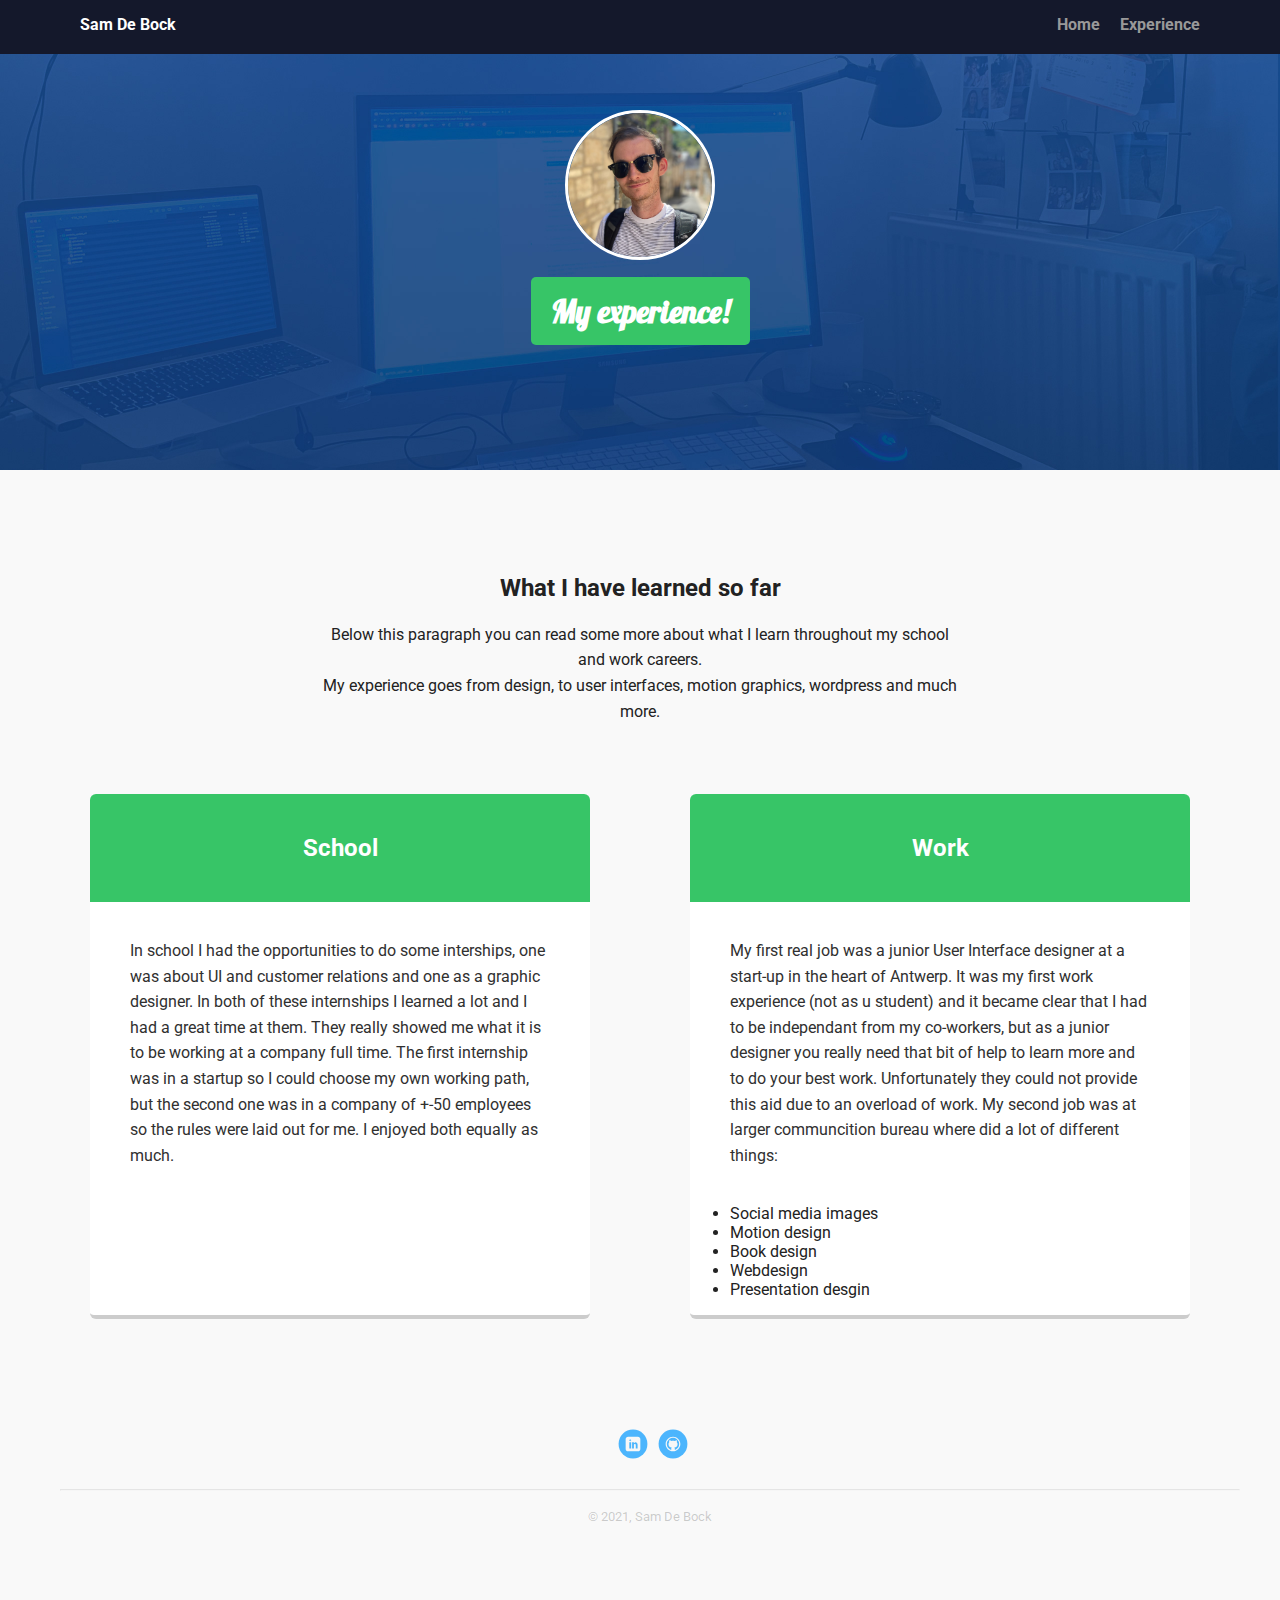
==== experience.html @ 2442142d "Update personal info & design" ====
<!doctype html>
<html lang="en">
<head>
  <meta charset="utf-8">
  <title>Sam De Bock's Profile Page</title>
  <meta name="viewport" content="width=device-width, initial-scale=1.0">
  <link rel="stylesheet" href="styles.css">
  <link href="https://fonts.googleapis.com/css?family=Muli%7CRoboto:400,300,500,700,900" rel="stylesheet">
  <link rel="preconnect" href="https://fonts.gstatic.com">
  <link href="https://fonts.googleapis.com/css2?family=Lobster&display=swap" rel="stylesheet">
</head>
  <body>
<!--Navigation bar-->
    <nav class="main-nav">
        <ul class="nav">
          <li class="name">Sam De Bock</li>
          <li><a href="index.html">Home</a></li>
          <li><a href="experience.html">Experience</a></li>
        </ul>
      </nav>
<!--Header with background & profile pic-->
    <header>
      <img src="images/profile_image.jpg" alt="Picture of me in France" class="profile-image">
      <h1 class="tag name">My experience!</h1>
    </header>
<!--Informatation cards-->
<main>
    <div class="intro">
        <h2>What I have learned so far</h2>
        <p>Below this paragraph you can read some more about what I learn throughout my school and work careers. <br>
            My experience goes from design, to user interfaces, motion graphics, wordpress and much more.</p>
    </div>  
    <div class="flex">
      <div class="card">
        <div class="card_background">
            <h2 class="hello_title">School</h2>
        </div>
        <p>In school I had the opportunities to do some interships, one was about UI and customer relations and one as a graphic designer. In both of these internships I learned a lot and I had a great time at them. They really showed me what it is to be working at a company full time. The first internship was in a startup so I could choose my own working path, but the second one was in a company of +-50 employees so the rules were laid out for me. I enjoyed both equally as much. </p>
      </div> 

      <div class="card">
        <div class="card_background">
          <h2 class="hello_title">Work</h2>
        </div>
        <p>My first real job was a junior User Interface designer at a start-up in the heart of Antwerp. It was my first work experience (not as u student) and it became clear that I had to be independant from my co-workers, but as a junior designer you really need that bit of help to learn more and to do your best work. Unfortunately they could not provide this aid due to an overload of work. My second job was at larger communcition bureau where did a lot of different things:</p>
        <ul>
            <li>Social media images</li>
            <li>Motion design</li>
            <li>Book design</li>
            <li>Webdesign</li>
            <li>Presentation desgin</li>
        </ul>
      </div>
    </div>
</main>
<!--Footer with social-->
    <footer>
      <ul>
        <li><a href="https://www.linkedin.com/in/sam-de-bock-301919102/" target="_blank" class="social linkedin">LinkedIn</a></li>
        <li><a href="https://github.com/Adible" target="_blank" class="social github">Github</a></li>
      </ul>
      <hr>
      <p class="copyright"><small>&copy; 2021, Sam De Bock</small></p>
    </footer>
  </body>
  </html>
---- styles.css ----
/* Global Layout Set-up */
* { 
  box-sizing: border-box;
}
  
body {
  margin: 0;
  padding: 0;
  text-align: center;
  font-family: 'Roboto', sans-serif;
  color: #222;
  background: #f9f9f9;
}
/* Link Styles */

a {
  text-decoration: none;
  color: #999;
}
a:hover {
  color: #6633ff;
}

/* Section Styles */

.main-nav {
  width: 100%;
  background: rgb(20, 24, 43);
  min-height: 30px;
  padding: 10px;
  position: fixed;
  text-align: center;
}
.nav {
  display: flex;
  justify-content: space-around;
  font-weight: 700;
  list-style-type: none;
  margin: 0 auto;
  padding: 0;
}

.nav .name {
    display: block;
    margin-right: auto;
    color: white;
}
.nav li {
  padding: 5px 10px 10px 10px;
}
.nav a {
  transition: all .5s;
}
.nav a:hover {
  color: white
}

header {
  text-align: center;
  background: url('images/profile_header.jpg') no-repeat top center ;
  background-size: cover;
  width: 100%;
  overflow: hidden;
  padding-top: 60px;
  margin-bottom:64px;
}
header {
  line-height: 1.5;
}
header .profile-image {
  margin-top: 50px;
  width: 150px;
  height: 150px;
  border-radius: 50%;
  border: 3px solid white;
  transition: all .5s;
}
header .profile-image:hover {
  transform: scale(1.2) rotate(5deg);
}
.tag {
  background-color: #37c567;
  color: rgb(255, 255, 255);
  padding: 10px;
  border-radius: 5px;
  display: table;
  margin: 10px auto;
  padding-left:20px;
  padding-right: 20px;
}

h1{
  font-family: 'Lobster', cursive;
} 
.location {
  background-color: rgb(255, 255, 255,0.2);
  color:#37c567;
  padding-left: 20px;
  padding-right: 20px;
  text-transform: uppercase;
}
.card {
  margin: 50px;
  max-width: 500px;
  text-align: left;
  background: #ffffff;
  border-bottom: 4px solid #ccc;
  border-radius: 6px;
  transition: all .5s;
}
.card:hover {
  border-color: #37c567;
}

ul.skills {
  padding: 0;
  text-align: center;
}

.skills li {
  border-radius: 6px;
  display: inline-block;
  background: #37c567;
  color: white;
  padding: 5px 10px;
  margin: 2px;
}
.skills li:hover{
  cursor: default;
}

.skills li:nth-child(odd) {
  background: #0399ff;
}

footer {
  width: 100%;
  min-height: 30px;
  padding: 20px 0 40px 20px;
}

footer .copyright {
  top: -8px;
  font-size: .75em;
  color: rgb(0, 0, 0,0.2);
}

footer ul {
  list-style-type: none;
  margin: 0;
  padding: 0;
}

footer ul li {
  display: inline-block;
}

a.social {
  display: inline-block;
  text-indent: -9999px;
  margin-left: 5px;
  width: 30px;
  height: 30px;
  background-size: 30px 30px;
  opacity: .7;
  transition: all .5s;
}
a.twitter {
  background-image: url(images/twitter.svg);
}
a.linkedin {
  background-image: url(images/linkedin.svg);
}
a.github {
  background-image: url(images/github.svg);
}
a.social:hover {
  opacity: 1;
  transform: scale(1.2);
}
.clearfix {
  clear: both;
}
.card_background h2{
  color:rgba(255, 255, 255);
  text-align: center;
}
.card_background{
  background-color: #37c567;
  background-size: cover;
  background-position: relative;
  overflow: hidden;
  margin: 0px;
  padding-top: 20px;
  padding-bottom: 20px;
  border-radius: 6px 6px 0 0;
}
.card p{
  padding: 20px 40px 20px 40px;
  color: rgb(48, 48, 48);
}
hr{
  margin-top:30px;
  opacity: 0.2;
}

.intro p{
  margin-right:25%;
  padding-left:25%;
}
/* Styles for larger screens */
@media screen and (min-width: 720px) {
  
  .flex {
      display: -ms-flexbox;      /* TWEENER - IE 10 */
      display: flex; 
      max-width: 1200px;
      -ms-flex-pack: distribute;
      justify-content: space-around;
      margin: 20px auto;
  }

  header {
    min-height: 470px;
  }

  .nav {
    max-width: 1200px;
    padding: 0 30px;
  }


  main {
    padding-top: 20px;
  }

  main p {
    line-height: 1.6em;
  }

  footer {
    font-size: 1.3em;
    max-width: 1200px;
    margin: 40px auto;
  }
  
}
@media screen and (max-width:720px){
  .intro p{
    margin-right:10%;
    padding-left:10%;
  }
}
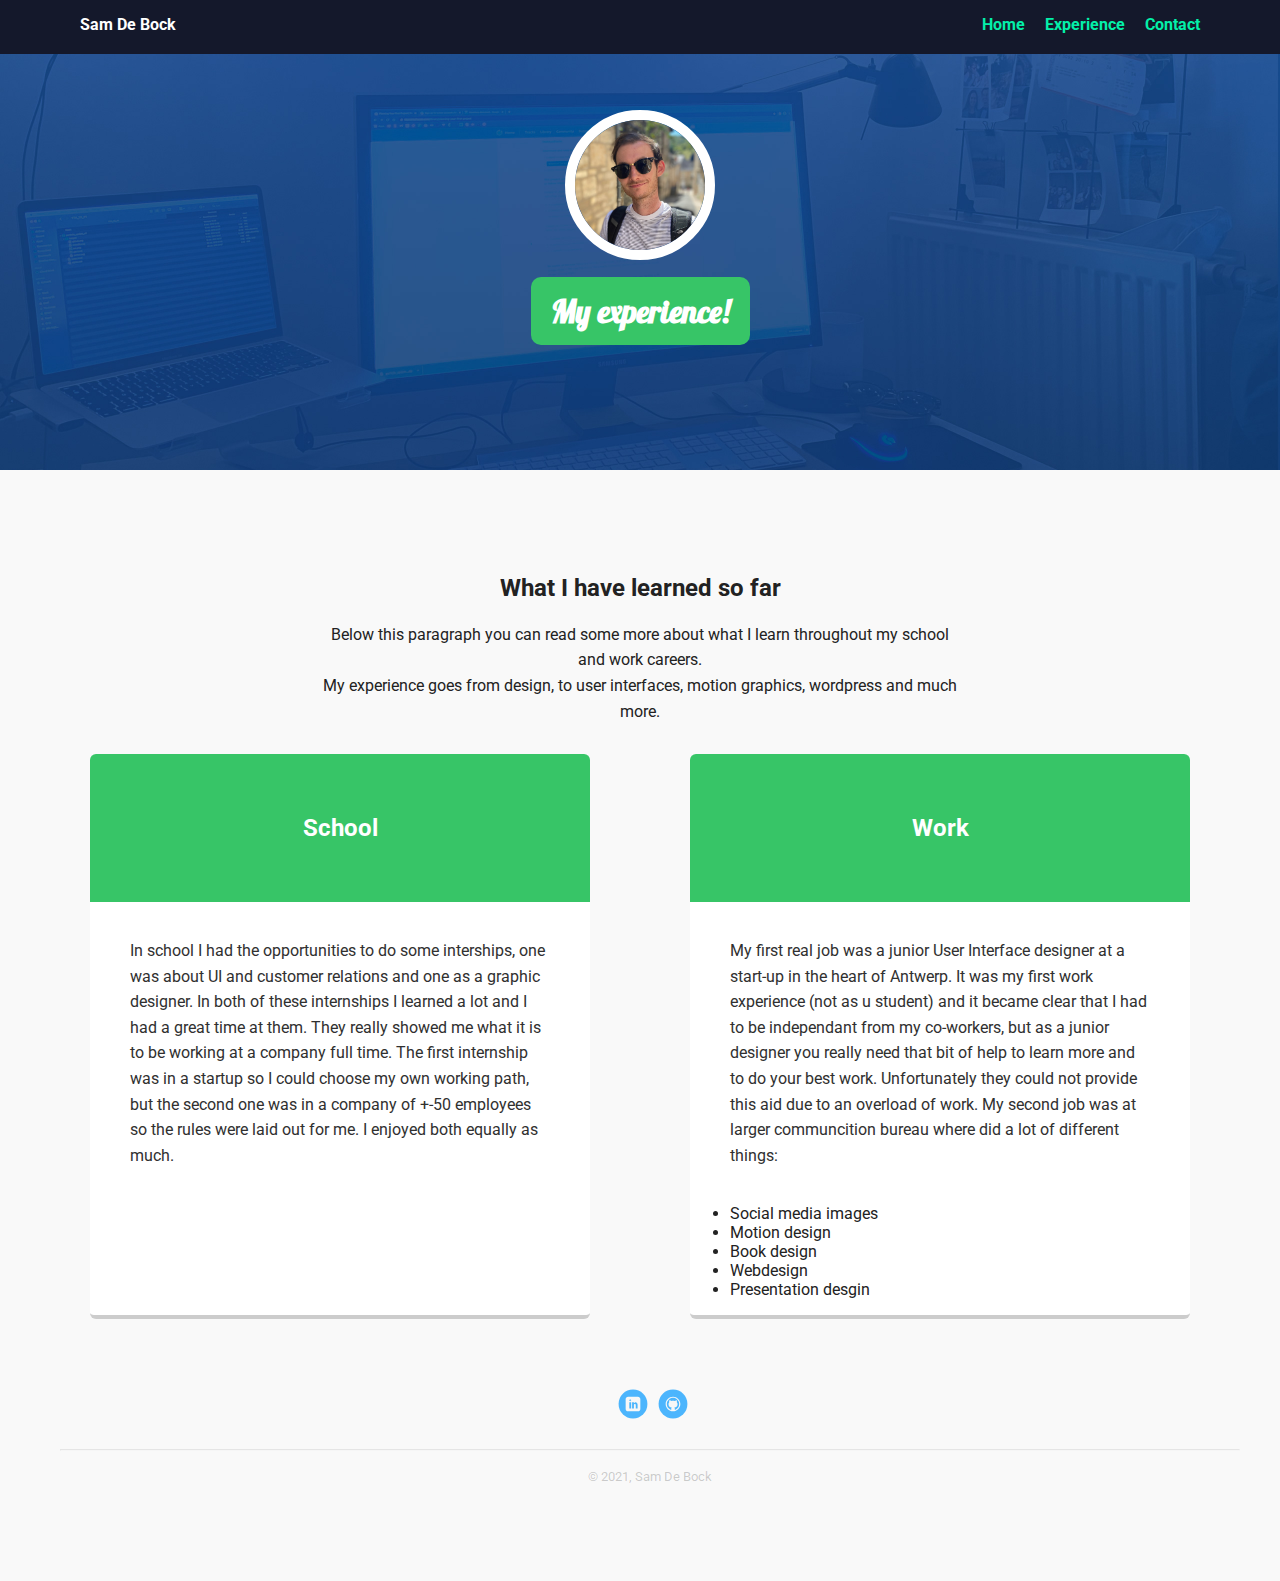
==== commit ce4c955e: "update feedback" ====
--- a/experience.html
+++ b/experience.html
@@ -16,6 +16,7 @@
           <li class="name">Sam De Bock</li>
           <li><a href="index.html">Home</a></li>
           <li><a href="experience.html">Experience</a></li>
+          <li><a href="contact.html">Contact</a></li>
         </ul>
       </nav>
 <!--Header with background & profile pic-->
@@ -31,14 +32,14 @@
             My experience goes from design, to user interfaces, motion graphics, wordpress and much more.</p>
     </div>  
     <div class="flex">
-      <div class="card">
+      <article class="card">
         <div class="card_background">
             <h2 class="hello_title">School</h2>
         </div>
         <p>In school I had the opportunities to do some interships, one was about UI and customer relations and one as a graphic designer. In both of these internships I learned a lot and I had a great time at them. They really showed me what it is to be working at a company full time. The first internship was in a startup so I could choose my own working path, but the second one was in a company of +-50 employees so the rules were laid out for me. I enjoyed both equally as much. </p>
-      </div> 
+      </article> 
 
-      <div class="card">
+      <article class="card">
         <div class="card_background">
           <h2 class="hello_title">Work</h2>
         </div>
@@ -50,7 +51,7 @@
             <li>Webdesign</li>
             <li>Presentation desgin</li>
         </ul>
-      </div>
+    </article>
     </div>
 </main>
 <!--Footer with social-->
--- a/styles.css
+++ b/styles.css
@@ -15,7 +15,7 @@
 
 a {
   text-decoration: none;
-  color: #999;
+  color: rgb(3, 240, 169);
 }
 a:hover {
   color: #6633ff;
@@ -52,7 +52,9 @@
   transition: all .5s;
 }
 .nav a:hover {
-  color: white
+  color: #37c567;
+  opacity: 0.5;
+  text-decoration: underline;
 }
 
 header {
@@ -72,17 +74,17 @@
   width: 150px;
   height: 150px;
   border-radius: 50%;
-  border: 3px solid white;
+  border: 10px solid white;
   transition: all .5s;
 }
 header .profile-image:hover {
-  transform: scale(1.2) rotate(5deg);
+  transform: scale(1.1);
 }
 .tag {
   background-color: #37c567;
   color: rgb(255, 255, 255);
   padding: 10px;
-  border-radius: 5px;
+  border-radius: 10px;
   display: table;
   margin: 10px auto;
   padding-left:20px;
@@ -100,7 +102,7 @@
   text-transform: uppercase;
 }
 .card {
-  margin: 50px;
+  margin: 10px;
   max-width: 500px;
   text-align: left;
   background: #ffffff;
@@ -188,7 +190,6 @@
 .card_background{
   background-color: #37c567;
   background-size: cover;
-  background-position: relative;
   overflow: hidden;
   margin: 0px;
   padding-top: 20px;
@@ -207,6 +208,26 @@
 .intro p{
   margin-right:25%;
   padding-left:25%;
+}
+
+.contact_info{
+  padding-top:20px;
+  padding-bottom:20px;
+}
+.contact_info ul{
+  list-style: none;
+  text-align: center;
+}
+.card_background h2{
+  padding:20px;
+  padding-right:20%;
+  padding-left:20%;
+}
+.box_contact{
+  width: 70%;
+  display: block;
+  margin: auto;
+  background-color: #ffffff;
 }
 /* Styles for larger screens */
 @media screen and (min-width: 720px) {
@@ -219,6 +240,7 @@
       justify-content: space-around;
       margin: 20px auto;
   }
+ 
 
   header {
     min-height: 470px;
